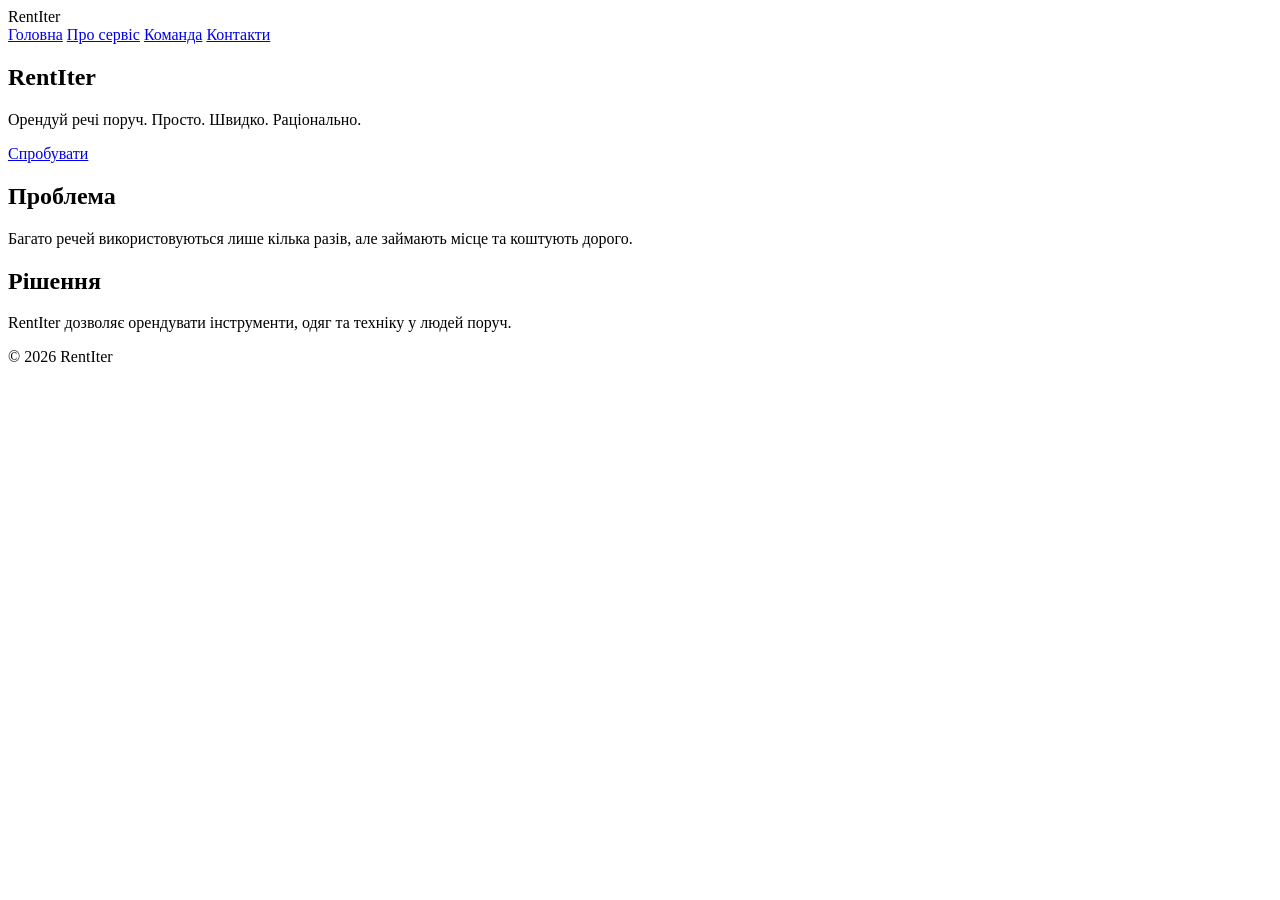
==== index.html @ 2c12f181 "index.html" ====
<!DOCTYPE html>
<html lang="uk">

<head>
    <meta charset="UTF-8">
    <meta name="viewport" content="width=device-width, initial-scale=1.0">
    <title>RentIter</title>
    <link rel="stylesheet" href="css/main.css">
</head>

<body>

    <header class="header">
        <nav class="nav">
            <div class="logo">RentIter</div>
            <div class="nav-links">
                <a href="index.html">Головна</a>
                <a href="about.html">Про сервіс</a>
                <a href="team.html">Команда</a>
                <a href="contact.html">Контакти</a>
            </div>
        </nav>
    </header>

    <main class="container">

        <section class="hero">
            <h1>RentIter</h1>
            <p>Орендуй речі поруч. Просто. Швидко. Раціонально.</p>
            <a href="contact.html" class="btn">Спробувати</a>
        </section>

        <section class="section">
            <h2>Проблема</h2>
            <p>Багато речей використовуються лише кілька разів, але займають місце та коштують дорого.</p>
        </section>

        <section class="section">
            <h2>Рішення</h2>
            <p>RentIter дозволяє орендувати інструменти, одяг та техніку у людей поруч.</p>
        </section>

    </main>

    <footer class="footer">
        <p>© 2026 RentIter</p>
    </footer>

</body>

</html>
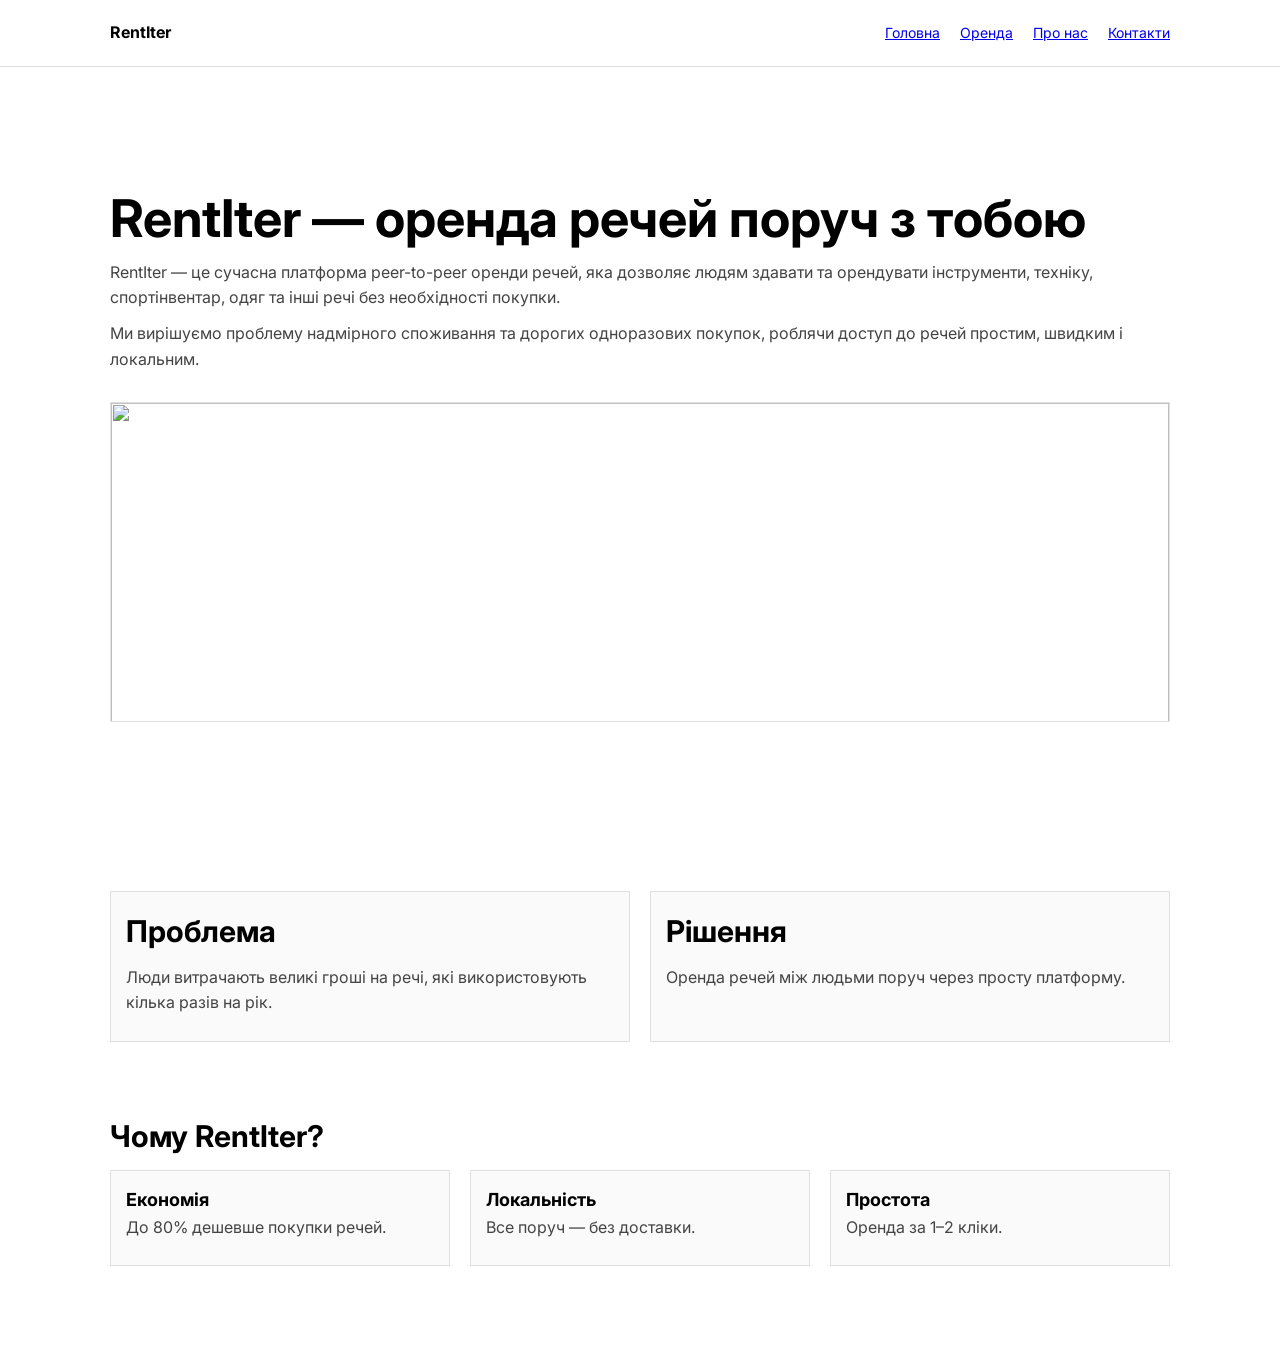
==== commit 1265d713: "reload" ====
--- a/index.html
+++ b/index.html
@@ -3,49 +3,82 @@
 
 <head>
     <meta charset="UTF-8">
-    <meta name="viewport" content="width=device-width, initial-scale=1.0">
     <title>RentIter</title>
     <link rel="stylesheet" href="css/main.css">
+    <link href="https://fonts.googleapis.com/css2?family=Inter:wght@300;400;600;700&display=swap" rel="stylesheet">
 </head>
 
 <body>
 
     <header class="header">
-        <nav class="nav">
-            <div class="logo">RentIter</div>
-            <div class="nav-links">
+        <div class="container nav">
+            <b>RentIter</b>
+            <nav>
                 <a href="index.html">Головна</a>
-                <a href="about.html">Про сервіс</a>
-                <a href="team.html">Команда</a>
+                <a href="shop.html">Оренда</a>
+                <a href="about.html">Про нас</a>
                 <a href="contact.html">Контакти</a>
-            </div>
-        </nav>
+            </nav>
+        </div>
     </header>
 
     <main class="container">
 
         <section class="hero">
-            <h1>RentIter</h1>
-            <p>Орендуй речі поруч. Просто. Швидко. Раціонально.</p>
-            <a href="contact.html" class="btn">Спробувати</a>
+            <h1>RentIter — оренда речей поруч з тобою</h1>
+
+            <p>
+                RentIter — це сучасна платформа peer-to-peer оренди речей, яка дозволяє людям здавати та орендувати
+                інструменти, техніку, спортінвентар, одяг та інші речі без необхідності покупки.
+            </p>
+
+            <p>
+                Ми вирішуємо проблему надмірного споживання та дорогих одноразових покупок, роблячи доступ до речей
+                простим, швидким і локальним.
+            </p>
+
+            <img src="https://images.unsplash.com/photo-1521737604893-d14cc237f11d">
+        </section>
+
+        <section class="section grid-2">
+
+            <div class="card">
+                <h2>Проблема</h2>
+                <p>Люди витрачають великі гроші на речі, які використовують кілька разів на рік.</p>
+            </div>
+
+            <div class="card">
+                <h2>Рішення</h2>
+                <p>Оренда речей між людьми поруч через просту платформу.</p>
+            </div>
+
         </section>
 
         <section class="section">
-            <h2>Проблема</h2>
-            <p>Багато речей використовуються лише кілька разів, але займають місце та коштують дорого.</p>
-        </section>
+            <h2>Чому RentIter?</h2>
 
-        <section class="section">
-            <h2>Рішення</h2>
-            <p>RentIter дозволяє орендувати інструменти, одяг та техніку у людей поруч.</p>
+            <div class="grid-3">
+
+                <div class="card">
+                    <h3>Економія</h3>
+                    <p>До 80% дешевше покупки речей.</p>
+                </div>
+
+                <div class="card">
+                    <h3>Локальність</h3>
+                    <p>Все поруч — без доставки.</p>
+                </div>
+
+                <div class="card">
+                    <h3>Простота</h3>
+                    <p>Оренда за 1–2 кліки.</p>
+                </div>
+
+            </div>
         </section>
 
     </main>
 
-    <footer class="footer">
-        <p>© 2026 RentIter</p>
-    </footer>
-
 </body>
 
 </html>
--- a/css/main.css
+++ b/css/main.css
@@ -0,0 +1,130 @@
+* {
+  margin: 0;
+  padding: 0;
+  box-sizing: border-box;
+}
+
+body {
+  font-family: "Inter", sans-serif;
+  background: #fff;
+  color: #000;
+  line-height: 1.6;
+}
+
+/* layout */
+.container {
+  max-width: 1100px;
+  margin: 0 auto;
+  padding: 20px;
+}
+
+/* header */
+.header {
+  border-bottom: 1px solid #e0e0e0;
+  position: sticky;
+  top: 0;
+  background: #fff;
+}
+
+.nav {
+  display: flex;
+  justify-content: space-between;
+  align-items: center;
+}
+
+nav a {
+  margin-left: 16px;
+  font-size: 14px;
+}
+
+/* hero */
+.hero {
+  padding: 90px 0;
+}
+
+.hero img {
+  width: 100%;
+  height: 320px;
+  object-fit: cover;
+  margin-top: 20px;
+  border: 1px solid #e0e0e0;
+}
+
+/* typography */
+h1 {
+  font-size: 52px;
+}
+
+h2 {
+  font-size: 30px;
+  margin-bottom: 10px;
+}
+
+h3 {
+  font-size: 18px;
+}
+
+p {
+  color: #444;
+  margin-bottom: 10px;
+}
+
+/* grids */
+.grid-2 {
+  display: grid;
+  grid-template-columns: 1fr 1fr;
+  gap: 20px;
+}
+
+.grid-3 {
+  display: grid;
+  grid-template-columns: repeat(3, 1fr);
+  gap: 20px;
+}
+
+/* cards */
+.card {
+  border: 1px solid #e0e0e0;
+  padding: 15px;
+  background: #fafafa;
+}
+
+.card img {
+  width: 100%;
+  height: 200px;
+  object-fit: cover;
+  margin-bottom: 10px;
+}
+
+/* button */
+.btn {
+  display: inline-block;
+  padding: 12px 18px;
+  background: #000;
+  color: #fff;
+  margin-top: 15px;
+  border: 1px solid #000;
+}
+
+/* sections */
+.section {
+  margin: 70px 0;
+}
+
+/* form */
+input, textarea {
+  width: 100%;
+  padding: 10px;
+  border: 1px solid #ddd;
+  margin-bottom: 10px;
+}
+
+/* footer */
+.footer {
+  border-top: 1px solid #e0e0e0;
+  padding: 30px 0;
+  text-align: center;
+  margin-top: 60px;
+}
+
+/*# sourceMappingURL=main.css.map */
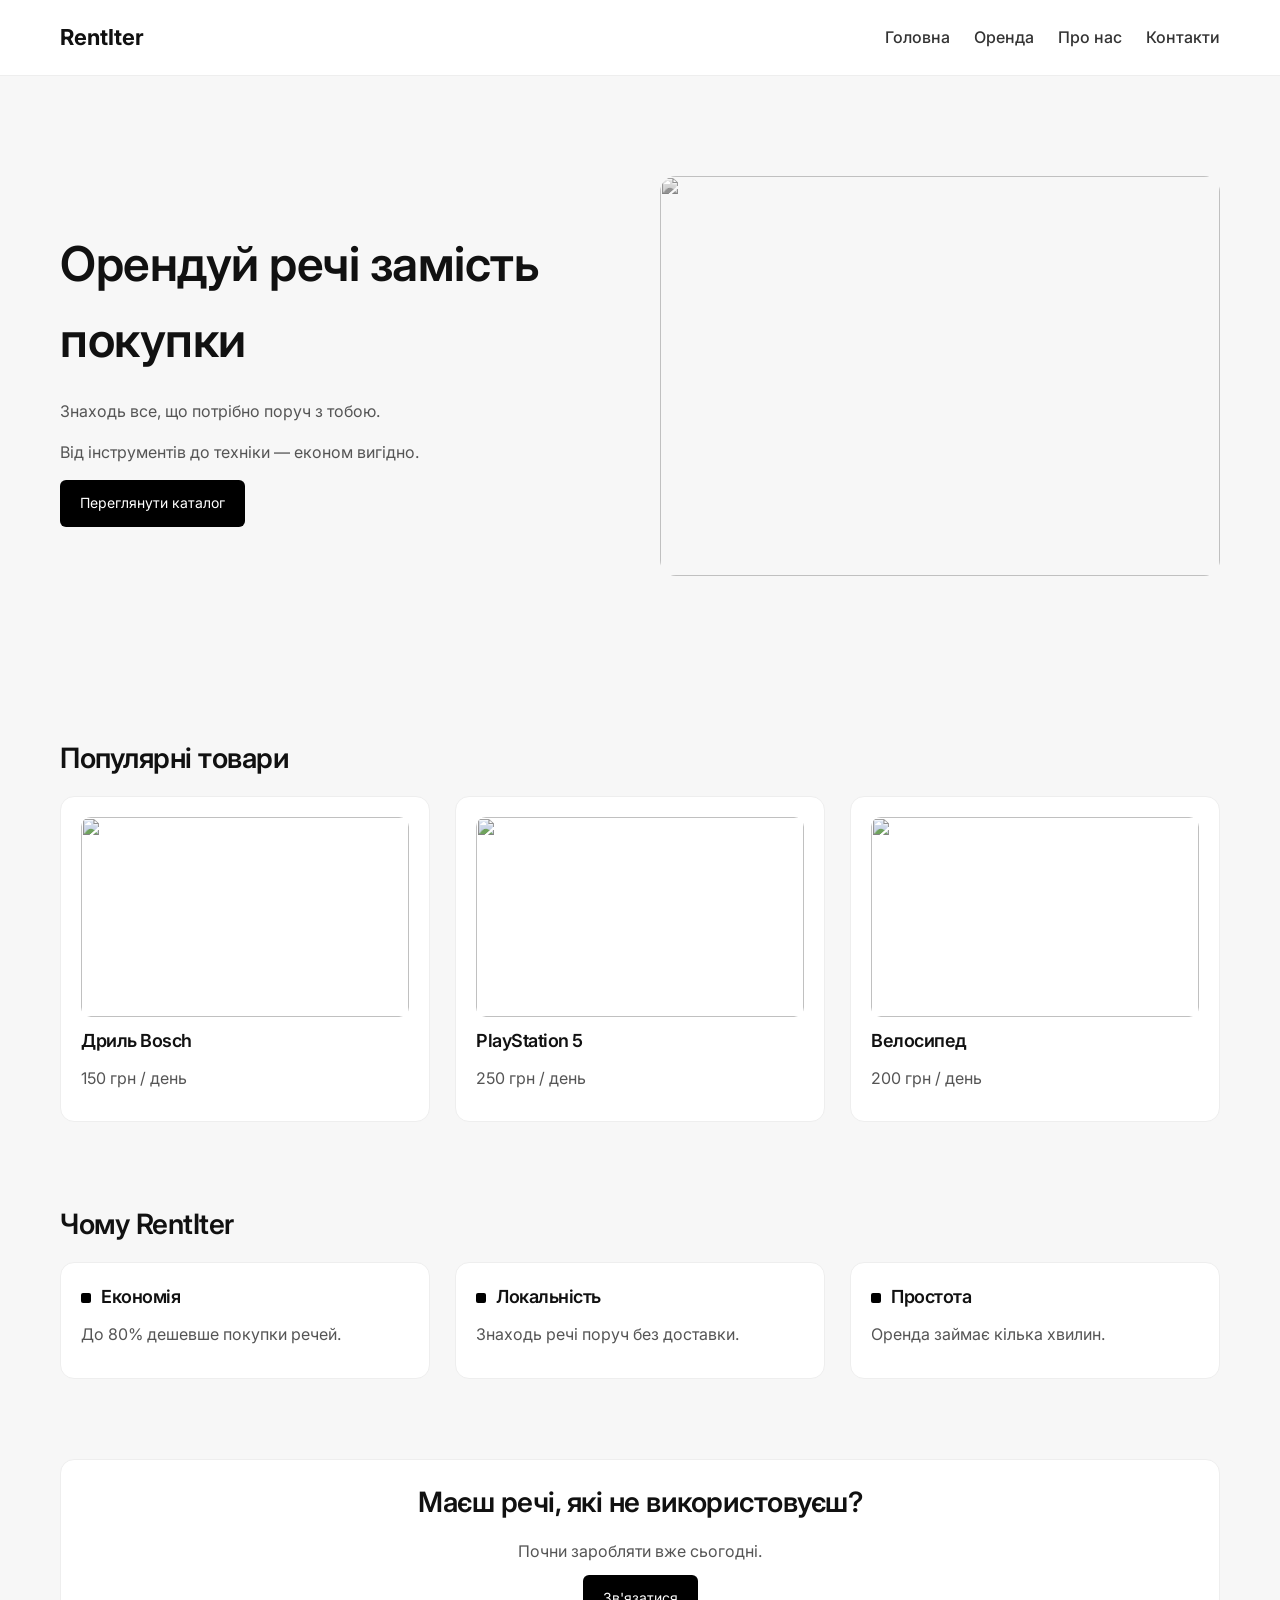
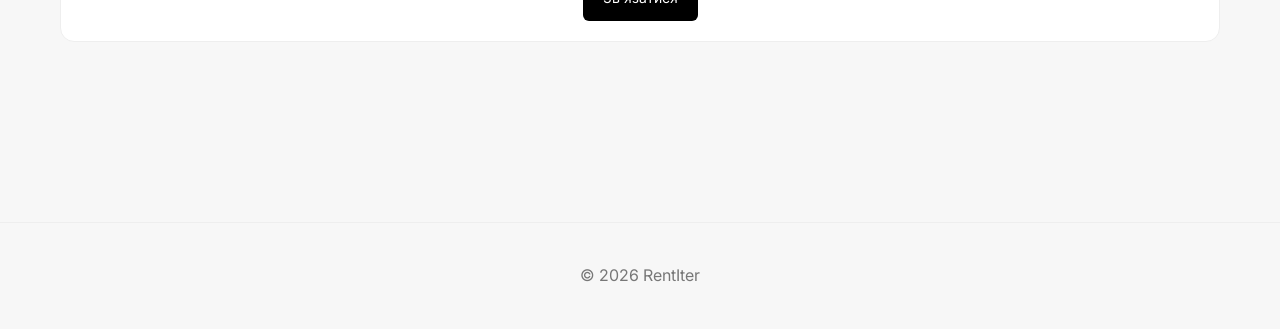
==== commit 9eeb8eb1: "last commit" ====
--- a/index.html
+++ b/index.html
@@ -25,59 +25,78 @@
     <main class="container">
 
         <section class="hero">
-            <h1>RentIter — оренда речей поруч з тобою</h1>
-
-            <p>
-                RentIter — це сучасна платформа peer-to-peer оренди речей, яка дозволяє людям здавати та орендувати
-                інструменти, техніку, спортінвентар, одяг та інші речі без необхідності покупки.
-            </p>
-
-            <p>
-                Ми вирішуємо проблему надмірного споживання та дорогих одноразових покупок, роблячи доступ до речей
-                простим, швидким і локальним.
-            </p>
+            <div class="hero-text">
+                <h1>Орендуй речі замість покупки</h1>
+                <p>Знаходь все, що потрібно поруч з тобою.</p>
+                <p>Від інструментів до техніки — економ вигідно.</p>
+                <a href="shop.html" class="btn">Переглянути каталог</a>
+            </div>
 
             <img src="https://images.unsplash.com/photo-1521737604893-d14cc237f11d">
         </section>
 
-        <section class="section grid-2">
-
-            <div class="card">
-                <h2>Проблема</h2>
-                <p>Люди витрачають великі гроші на речі, які використовують кілька разів на рік.</p>
-            </div>
-
-            <div class="card">
-                <h2>Рішення</h2>
-                <p>Оренда речей між людьми поруч через просту платформу.</p>
-            </div>
-
-        </section>
-
         <section class="section">
-            <h2>Чому RentIter?</h2>
+            <h2>Популярні товари</h2>
 
             <div class="grid-3">
 
                 <div class="card">
-                    <h3>Економія</h3>
-                    <p>До 80% дешевше покупки речей.</p>
+                    <img src="https://images.unsplash.com/photo-1504148455328-c376907d081c">
+                    <h3>Дриль Bosch</h3>
+                    <p>150 грн / день</p>
                 </div>
 
                 <div class="card">
-                    <h3>Локальність</h3>
-                    <p>Все поруч — без доставки.</p>
+                    <img src="https://vidomosti-ua.com/photo/original-1632241430.jpeg">
+                    <h3>PlayStation 5</h3>
+                    <p>250 грн / день</p>
                 </div>
 
                 <div class="card">
-                    <h3>Простота</h3>
-                    <p>Оренда за 1–2 кліки.</p>
+                    <img src="https://images.prom.ua/4298435041_w640_h320_velosiped.jpg">
+                    <h3>Велосипед</h3>
+                    <p>200 грн / день</p>
                 </div>
 
             </div>
         </section>
 
+        <section class="section">
+            <h2>Чому RentIter</h2>
+
+            <div class="grid-3">
+
+                <div class="card">
+                    <h3 class="icon-title">Економія</h3>
+                    <p>До 80% дешевше покупки речей.</p>
+                </div>
+
+                <div class="card">
+                    <h3 class="icon-title">Локальність</h3>
+                    <p>Знаходь речі поруч без доставки.</p>
+                </div>
+
+                <div class="card">
+                    <h3 class="icon-title">Простота</h3>
+                    <p>Оренда займає кілька хвилин.</p>
+                </div>
+
+            </div>
+        </section>
+
+        <section class="section">
+            <div class="card" style="text-align:center;">
+                <h2>Маєш речі, які не використовуєш?</h2>
+                <p>Почни заробляти вже сьогодні.</p>
+                <a href="contact.html" class="btn">Зв'язатися</a>
+            </div>
+        </section>
+
     </main>
+
+    <footer class="footer">
+        © 2026 RentIter
+    </footer>
 
 </body>
 
--- a/css/main.css
+++ b/css/main.css
@@ -6,24 +6,23 @@
 
 body {
   font-family: "Inter", sans-serif;
-  background: #fff;
-  color: #000;
+  background: #f7f7f7;
+  color: #111;
   line-height: 1.6;
 }
 
-/* layout */
 .container {
-  max-width: 1100px;
+  max-width: 1200px;
   margin: 0 auto;
   padding: 20px;
 }
 
-/* header */
 .header {
-  border-bottom: 1px solid #e0e0e0;
   position: sticky;
   top: 0;
   background: #fff;
+  border-bottom: 1px solid #eee;
+  z-index: 10;
 }
 
 .nav {
@@ -32,99 +31,170 @@
   align-items: center;
 }
 
+.nav b {
+  font-size: 22px;
+}
+
 nav a {
-  margin-left: 16px;
-  font-size: 14px;
-}
-
-/* hero */
+  margin-left: 20px;
+  text-decoration: none;
+  color: #333;
+  font-weight: 500;
+}
+
+nav a:hover {
+  color: #000;
+}
+
 .hero {
-  padding: 90px 0;
+  padding: 80px 0;
+  display: grid;
+  grid-template-columns: 1fr 1fr;
+  gap: 40px;
+  align-items: center;
+}
+
+.hero-text h1 {
+  font-size: 48px;
+  margin-bottom: 20px;
+}
+
+.hero-text p {
+  margin-bottom: 15px;
+  color: #555;
 }
 
 .hero img {
   width: 100%;
-  height: 320px;
+  height: 400px;
   object-fit: cover;
-  margin-top: 20px;
-  border: 1px solid #e0e0e0;
-}
-
-/* typography */
-h1 {
-  font-size: 52px;
-}
-
-h2 {
-  font-size: 30px;
-  margin-bottom: 10px;
-}
-
-h3 {
-  font-size: 18px;
-}
-
-p {
-  color: #444;
-  margin-bottom: 10px;
-}
-
-/* grids */
+  border-radius: 16px;
+  filter: grayscale(100%);
+}
+
+.btn {
+  display: inline-block;
+  padding: 12px 20px;
+  background: #000;
+  color: #fff;
+  border-radius: 6px;
+  text-decoration: none;
+  transition: 0.2s;
+  font-size: 14px;
+  border: none;
+  cursor: pointer;
+}
+
+.btn:hover {
+  background: #222;
+}
+
+.section {
+  margin: 80px 0;
+}
+
 .grid-2 {
   display: grid;
   grid-template-columns: 1fr 1fr;
-  gap: 20px;
+  gap: 25px;
 }
 
 .grid-3 {
   display: grid;
   grid-template-columns: repeat(3, 1fr);
-  gap: 20px;
-}
-
-/* cards */
+  gap: 25px;
+}
+
 .card {
-  border: 1px solid #e0e0e0;
-  padding: 15px;
-  background: #fafafa;
+  background: #fff;
+  border-radius: 14px;
+  padding: 20px;
+  transition: 0.25s;
+  border: 1px solid #eee;
+}
+
+.card:hover {
+  transform: translateY(-6px);
+  border: 1px solid #000;
 }
 
 .card img {
   width: 100%;
   height: 200px;
   object-fit: cover;
-  margin-bottom: 10px;
-}
-
-/* button */
-.btn {
-  display: inline-block;
-  padding: 12px 18px;
+  border-radius: 10px;
+  margin-bottom: 10px;
+  filter: grayscale(40%);
+  transition: 0.3s;
+}
+
+.card:hover img {
+  filter: grayscale(0%);
+}
+
+h1, h2, h3 {
+  font-weight: 600;
+  letter-spacing: -0.5px;
+}
+
+h1 {
+  font-size: 42px;
+  margin-bottom: 15px;
+}
+
+h2 {
+  font-size: 28px;
+  margin-bottom: 15px;
+}
+
+h3 {
+  font-size: 18px;
+  margin-bottom: 10px;
+}
+
+p {
+  color: #555;
+  margin-bottom: 10px;
+}
+
+.icon-title {
+  display: flex;
+  align-items: center;
+  gap: 10px;
+}
+
+.icon-title::before {
+  content: "";
+  width: 10px;
+  height: 10px;
   background: #000;
-  color: #fff;
-  margin-top: 15px;
-  border: 1px solid #000;
-}
-
-/* sections */
-.section {
-  margin: 70px 0;
-}
-
-/* form */
+  border-radius: 2px;
+}
+
 input, textarea {
   width: 100%;
-  padding: 10px;
+  padding: 12px;
+  border-radius: 8px;
   border: 1px solid #ddd;
   margin-bottom: 10px;
-}
-
-/* footer */
+  font-family: inherit;
+}
+
 .footer {
-  border-top: 1px solid #e0e0e0;
-  padding: 30px 0;
   text-align: center;
-  margin-top: 60px;
+  padding: 40px 0;
+  margin-top: 80px;
+  border-top: 1px solid #eee;
+  color: #777;
+}
+
+@media (max-width: 900px) {
+  .hero {
+    grid-template-columns: 1fr;
+  }
+  .grid-2, .grid-3 {
+    grid-template-columns: 1fr;
+  }
 }
 
 /*# sourceMappingURL=main.css.map */
